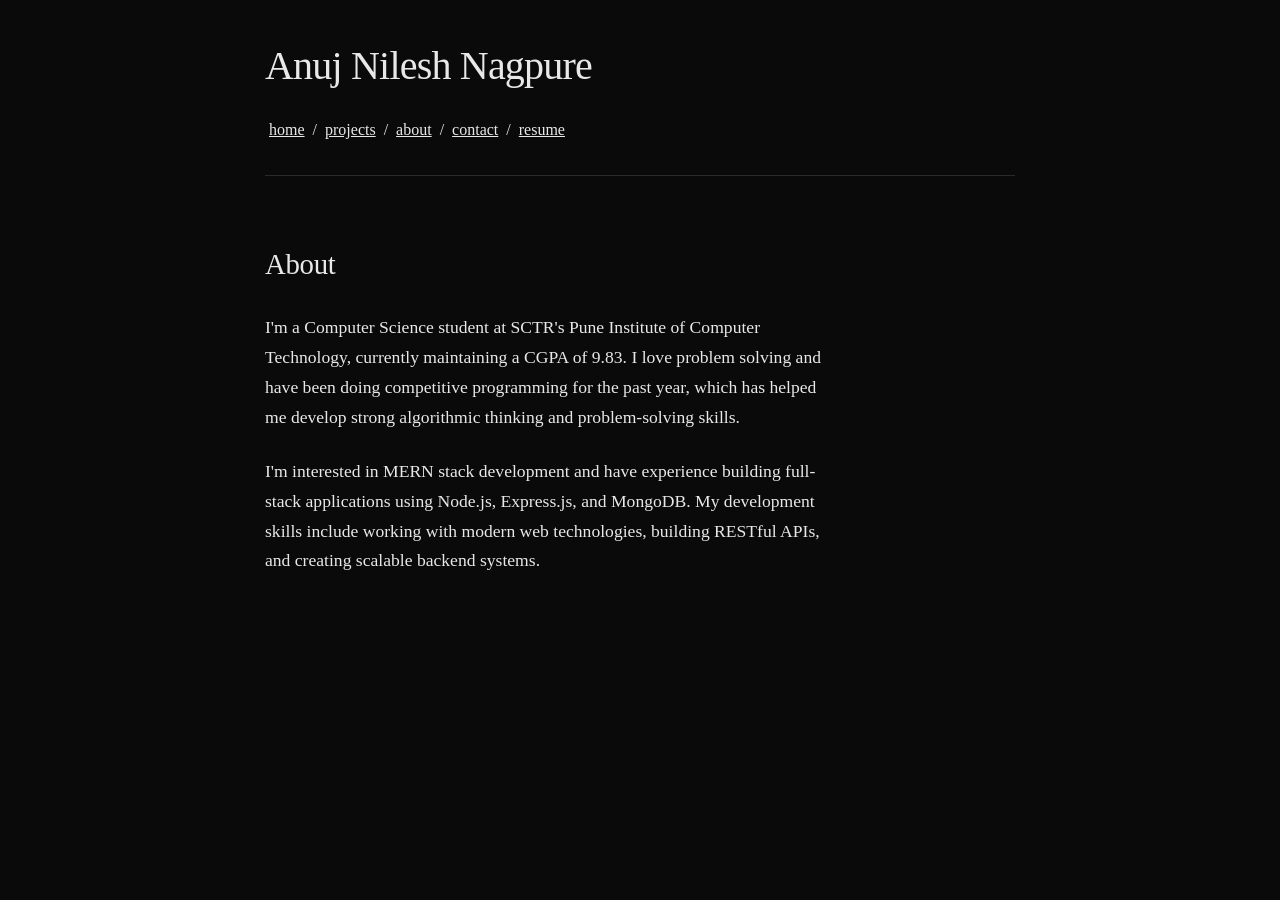
==== about.html @ d1067afb "Initial commit - Portfolio website" ====
<!DOCTYPE html>
<html lang="en">
<head>
    <meta charset="UTF-8">
    <meta name="viewport" content="width=device-width, initial-scale=1.0">
    <title>About - Anuj Nilesh Nagpure</title>
    <link rel="stylesheet" href="styles.css">
</head>
<body>
    <!-- Header -->
    <header>
        <h1>Anuj Nilesh Nagpure</h1>
        <nav>
            <a href="index.html">home</a> / 
            <a href="projects.html">projects</a> / 
            <a href="about.html">about</a> / 
            <a href="contact.html">contact</a> / 
            <a href="resume.pdf" download>resume</a>
        </nav>
    </header>

    <!-- Main Content -->
    <main>
        <!-- About Section -->
        <section>
            <h2>About</h2>
            <p>
                I'm a Computer Science student at SCTR's Pune Institute of Computer Technology, currently maintaining a CGPA of 9.83. 
                I love problem solving and have been doing competitive programming for the past year, which has helped me develop strong 
                algorithmic thinking and problem-solving skills.
            </p>
            <p>
                I'm interested in MERN stack development and have experience building full-stack applications using Node.js, Express.js, and MongoDB. 
                My development skills include working with modern web technologies, building RESTful APIs, and creating scalable backend systems.
            </p>
        </section>
    </main>
</body>
</html>
---- styles.css ----
/* Reset and Base Styles */
* {
    margin: 0;
    padding: 0;
    box-sizing: border-box;
}

body {
    font-family: Georgia, 'Times New Roman', serif, system-ui;
    background-color: #0a0a0a;
    color: #e8e8e8;
    line-height: 1.7;
    padding: 2rem 1rem;
}

/* Container */
main {
    max-width: 750px;
    margin: 0 auto;
}

/* Header */
header {
    max-width: 750px;
    margin: 0 auto 4rem;
    padding-bottom: 2rem;
    border-bottom: 1px solid #2a2a2a;
}

header h1 {
    font-size: 2.5rem;
    font-weight: normal;
    margin-bottom: 1rem;
    letter-spacing: -0.02em;
}

header nav {
    font-size: 1rem;
}

header nav a {
    text-decoration: underline;
    color: #e8e8e8;
    margin: 0 0.25rem;
}

header nav a:hover {
    opacity: 0.7;
}

/* Sections */
section {
    margin-bottom: 4rem;
}

section h2 {
    font-size: 1.8rem;
    font-weight: normal;
    margin-bottom: 1.5rem;
    letter-spacing: -0.01em;
}

section p {
    font-size: 1.1rem;
    margin-bottom: 1.5rem;
    max-width: 65ch;
}

/* Links */
a {
    color: #e8e8e8;
    text-decoration: underline;
    transition: opacity 0.2s ease;
}

a:hover {
    opacity: 0.7;
}

/* Social Links */
.links {
    margin-top: 2rem;
    font-size: 1rem;
}

/* Projects */
.project-list {
    display: flex;
    flex-direction: column;
    gap: 2.5rem;
}

.project-item {
    display: flex;
    gap: 2rem;
    align-items: flex-start;
}

.project-date {
    font-size: 0.95rem;
    color: #a0a0a0;
    min-width: 60px;
    flex-shrink: 0;
}

.project-content {
    flex: 1;
}

.project-name {
    font-size: 1.1rem;
    display: block;
    margin-bottom: 0.5rem;
}

span.project-name {
    text-decoration: none;
    color: #e8e8e8;
}

.project-description {
    font-size: 1rem;
    color: #c0c0c0;
    margin: 0;
}

/* Contact */
#contact p {
    margin: 0;
}

/* Achievement List */
.achievement-list {
    list-style: none;
    padding-left: 0;
}

.achievement-list li {
    font-size: 1.1rem;
    margin-bottom: 1rem;
    padding-left: 1.5rem;
    position: relative;
    max-width: 65ch;
}

.achievement-list li::before {
    content: "•";
    position: absolute;
    left: 0;
    color: #a0a0a0;
}

.achievement-list li strong {
    font-weight: normal;
    color: #e8e8e8;
}

/* Responsive Design */
@media (max-width: 768px) {
    body {
        padding: 1.5rem 1rem;
    }

    header {
        margin-bottom: 3rem;
        padding-bottom: 1.5rem;
    }

    header h1 {
        font-size: 2rem;
    }

    header nav {
        font-size: 0.95rem;
    }

    section {
        margin-bottom: 3rem;
    }

    section h2 {
        font-size: 1.5rem;
    }

    section p {
        font-size: 1rem;
    }

    .project-item {
        flex-direction: column;
        gap: 0.5rem;
    }

    .project-date {
        min-width: auto;
    }

    .links {
        font-size: 0.95rem;
    }

    .achievement-list li {
        font-size: 1rem;
    }
}

@media (max-width: 480px) {
    header h1 {
        font-size: 1.75rem;
    }

    header nav {
        font-size: 0.9rem;
        line-height: 1.8;
    }

    section h2 {
        font-size: 1.3rem;
    }

    .links {
        font-size: 0.9rem;
        line-height: 1.8;
    }

    .achievement-list li {
        font-size: 0.95rem;
    }
}
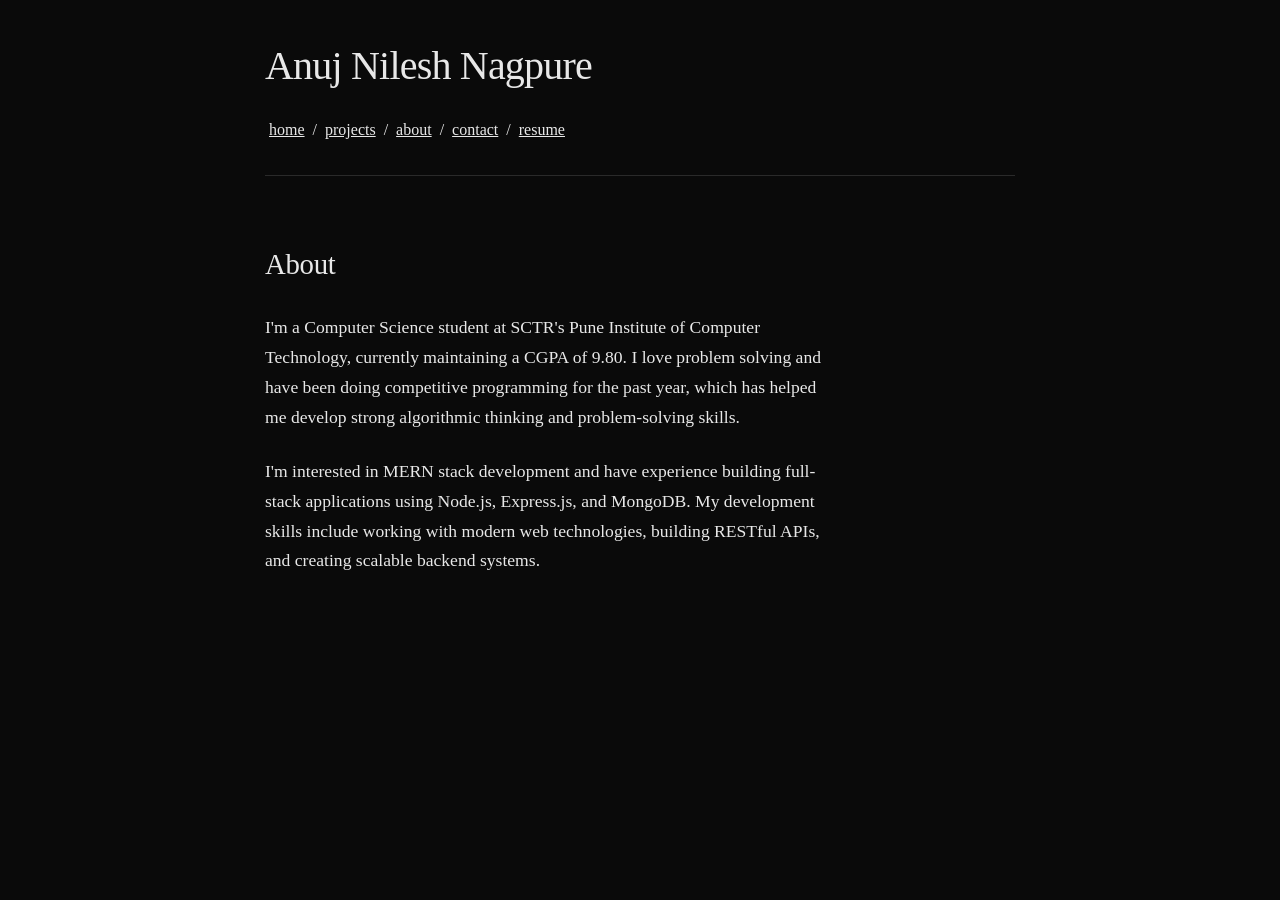
==== commit 5a109158: "checking webhook one more time" ====
--- a/about.html
+++ b/about.html
@@ -25,7 +25,7 @@
         <section>
             <h2>About</h2>
             <p>
-                I'm a Computer Science student at SCTR's Pune Institute of Computer Technology, currently maintaining a CGPA of 9.83. 
+                I'm a Computer Science student at SCTR's Pune Institute of Computer Technology, currently maintaining a CGPA of 9.80. 
                 I love problem solving and have been doing competitive programming for the past year, which has helped me develop strong 
                 algorithmic thinking and problem-solving skills.
             </p>
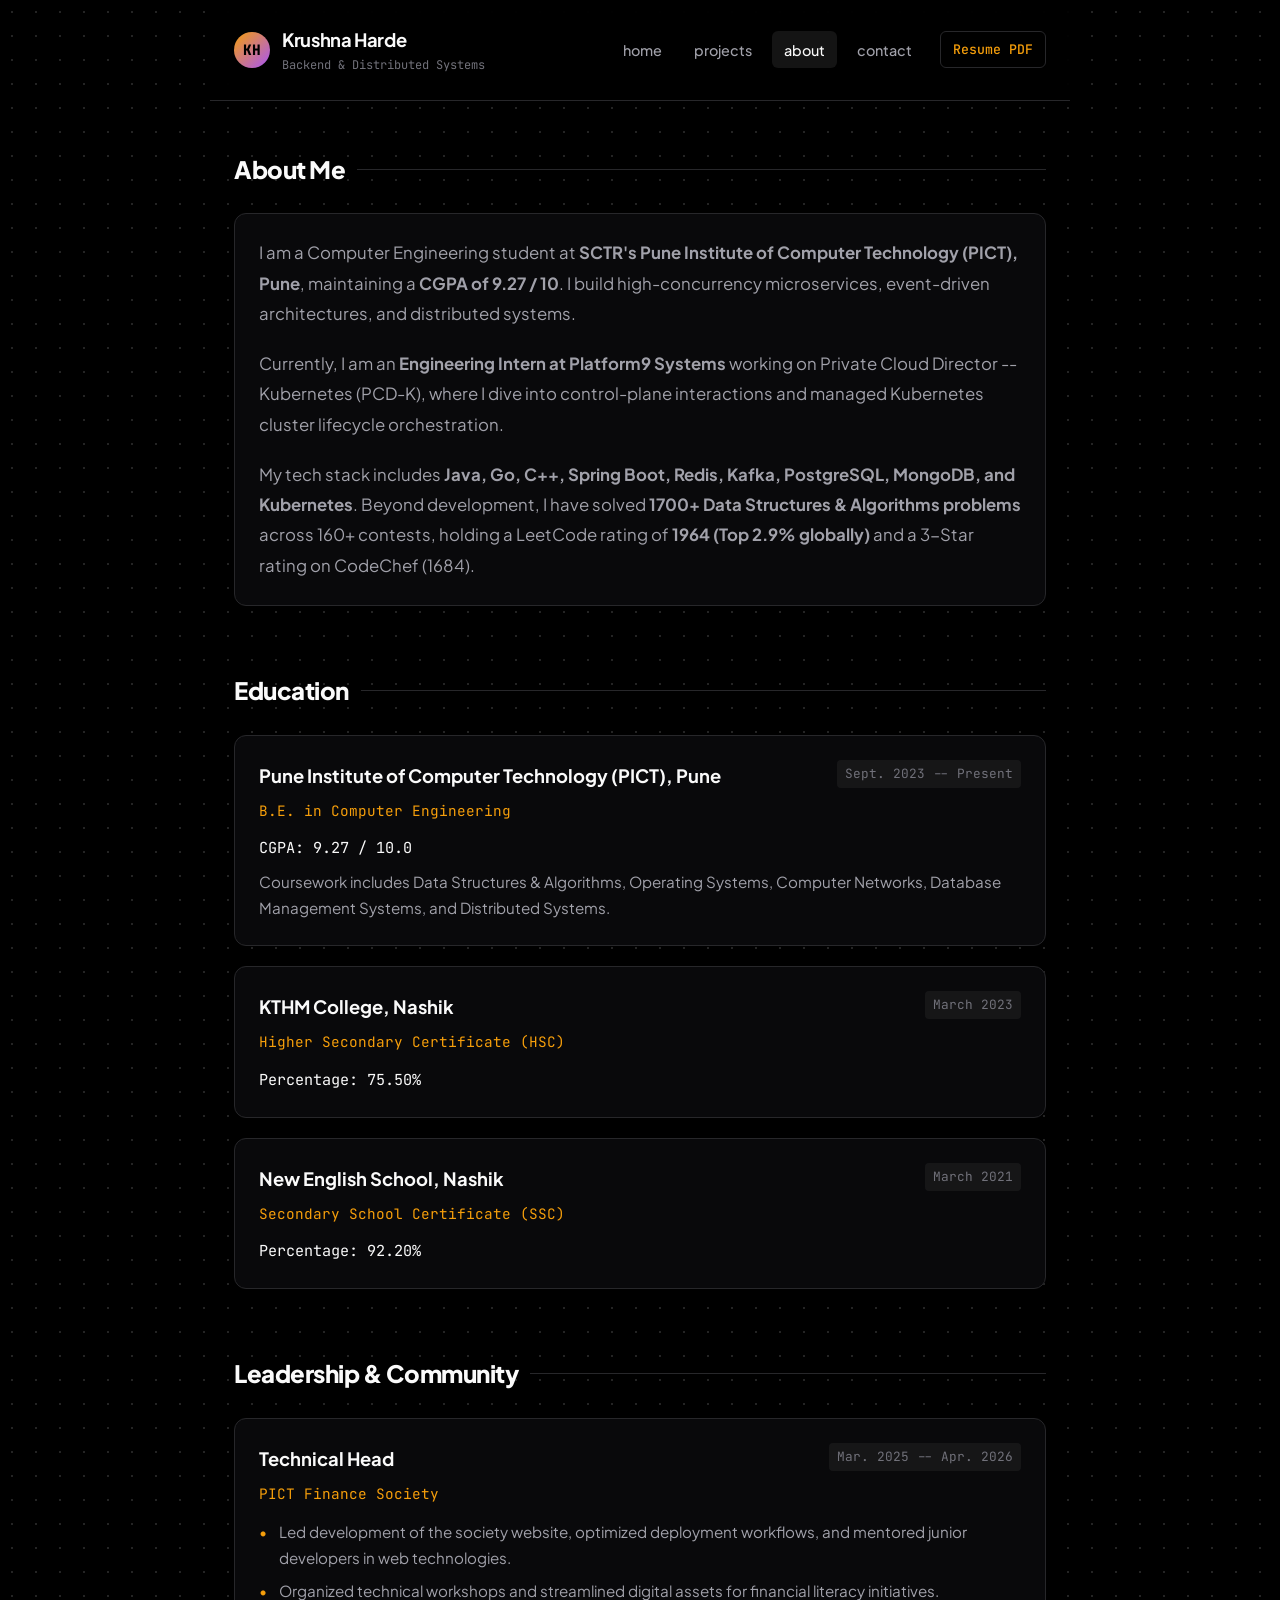
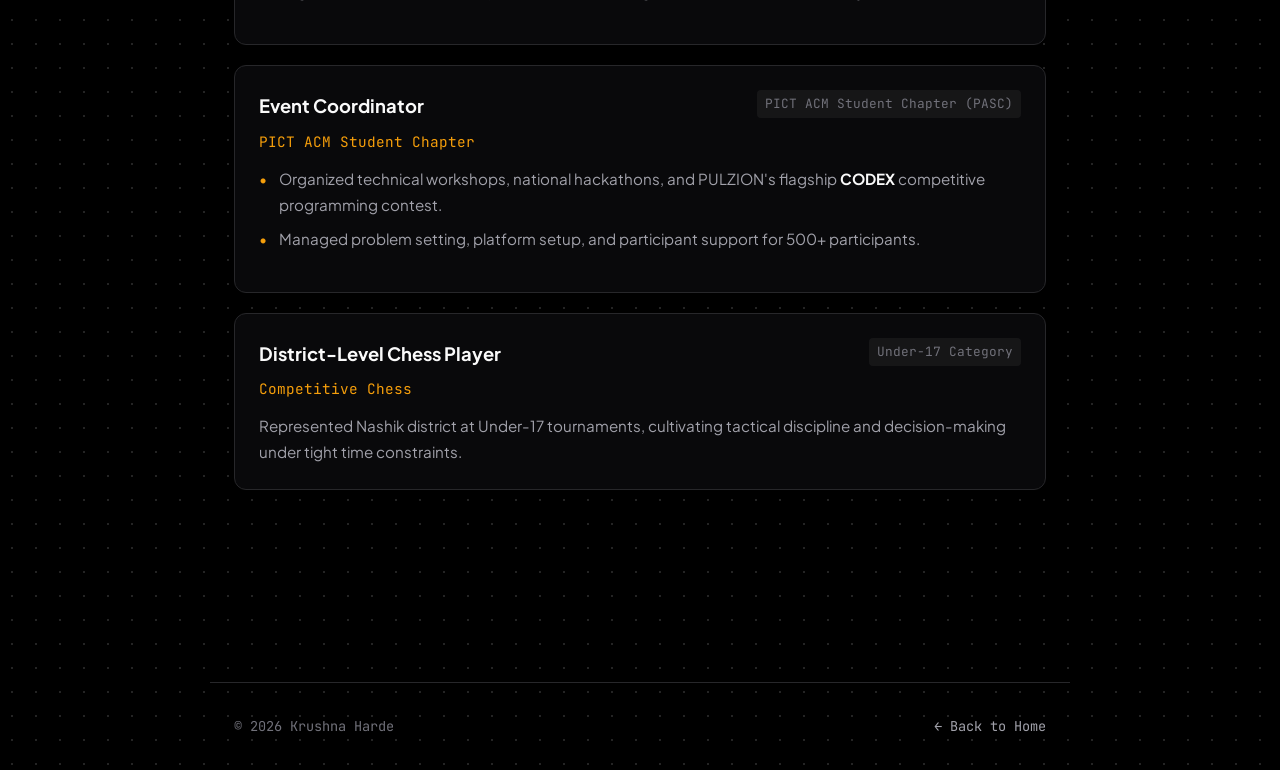
==== commit f445bf11: "Redesign portfolio for Krushna Harde: add Go skill, personal hero introduction, pure black dot grid " ====
--- a/about.html
+++ b/about.html
@@ -3,37 +3,125 @@
 <head>
     <meta charset="UTF-8">
     <meta name="viewport" content="width=device-width, initial-scale=1.0">
-    <title>About - Anuj Nilesh Nagpure</title>
+    <title>About | Krushna Harde</title>
+    <meta name="description" content="Learn more about Krushna Harde — Computer Engineering student at PICT Pune, Engineering Intern at Platform9, competitive programmer, and backend engineer working with Java, Go, Spring Boot, and Kubernetes.">
     <link rel="stylesheet" href="styles.css">
 </head>
 <body>
-    <!-- Header -->
+    <!-- Header / Navigation -->
     <header>
-        <h1>Anuj Nilesh Nagpure</h1>
-        <nav>
-            <a href="index.html">home</a> / 
-            <a href="projects.html">projects</a> / 
-            <a href="about.html">about</a> / 
-            <a href="contact.html">contact</a> / 
-            <a href="resume.pdf" download>resume</a>
-        </nav>
+        <div class="nav-container">
+            <a href="index.html" class="brand">
+                <div class="avatar-circle">KH</div>
+                <div class="brand-info">
+                    <h1>Krushna Harde</h1>
+                    <div class="tagline">Backend & Distributed Systems</div>
+                </div>
+            </a>
+            <nav>
+                <a href="index.html">home</a>
+                <a href="projects.html">projects</a>
+                <a href="about.html" class="active">about</a>
+                <a href="contact.html">contact</a>
+                <a href="resume.pdf" class="btn-resume" download>Resume PDF</a>
+            </nav>
+        </div>
     </header>
 
     <!-- Main Content -->
     <main>
         <!-- About Section -->
         <section>
-            <h2>About</h2>
-            <p>
-                I'm a Computer Science student at SCTR's Pune Institute of Computer Technology, currently maintaining a CGPA of 9.80. 
-                I love problem solving and have been doing competitive programming for the past year, which has helped me develop strong 
-                algorithmic thinking and problem-solving skills.
-            </p>
-            <p>
-                I'm interested in MERN stack development and have experience building full-stack applications using Node.js, Express.js, and MongoDB. 
-                My development skills include working with modern web technologies, building RESTful APIs, and creating scalable backend systems.
-            </p>
+            <h2 class="section-title">About Me</h2>
+            <div class="card-item" style="margin-bottom: 2rem;">
+                <p style="font-size: 1.05rem; color: var(--text-secondary); margin-bottom: 1.25rem; line-height: 1.8;">
+                    I am a Computer Engineering student at <strong>SCTR's Pune Institute of Computer Technology (PICT), Pune</strong>, maintaining a <strong>CGPA of 9.27 / 10</strong>. I build high-concurrency microservices, event-driven architectures, and distributed systems.
+                </p>
+                <p style="font-size: 1.05rem; color: var(--text-secondary); margin-bottom: 1.25rem; line-height: 1.8;">
+                    Currently, I am an <strong>Engineering Intern at Platform9 Systems</strong> working on Private Cloud Director -- Kubernetes (PCD-K), where I dive into control-plane interactions and managed Kubernetes cluster lifecycle orchestration.
+                </p>
+                <p style="font-size: 1.05rem; color: var(--text-secondary); line-height: 1.8;">
+                    My tech stack includes <strong>Java, Go, C++, Spring Boot, Redis, Kafka, PostgreSQL, MongoDB, and Kubernetes</strong>. Beyond development, I have solved <strong>1700+ Data Structures & Algorithms problems</strong> across 160+ contests, holding a LeetCode rating of <strong>1964 (Top 2.9% globally)</strong> and a 3-Star rating on CodeChef (1684).
+                </p>
+            </div>
+        </section>
+
+        <!-- Education Section -->
+        <section>
+            <h2 class="section-title">Education</h2>
+            
+            <div class="card-item">
+                <div class="card-header">
+                    <div class="card-title">Pune Institute of Computer Technology (PICT), Pune</div>
+                    <span class="card-date">Sept. 2023 -- Present</span>
+                </div>
+                <div class="card-subtitle">B.E. in Computer Engineering</div>
+                <div style="font-size: 0.95rem; color: var(--text-primary); font-family: var(--font-mono); margin-bottom: 0.5rem;">CGPA: 9.27 / 10.0</div>
+                <p style="font-size: 0.95rem; color: var(--text-secondary);">Coursework includes Data Structures & Algorithms, Operating Systems, Computer Networks, Database Management Systems, and Distributed Systems.</p>
+            </div>
+
+            <div class="card-item">
+                <div class="card-header">
+                    <div class="card-title">KTHM College, Nashik</div>
+                    <span class="card-date">March 2023</span>
+                </div>
+                <div class="card-subtitle">Higher Secondary Certificate (HSC)</div>
+                <div style="font-size: 0.95rem; color: var(--text-primary); font-family: var(--font-mono);">Percentage: 75.50%</div>
+            </div>
+
+            <div class="card-item">
+                <div class="card-header">
+                    <div class="card-title">New English School, Nashik</div>
+                    <span class="card-date">March 2021</span>
+                </div>
+                <div class="card-subtitle">Secondary School Certificate (SSC)</div>
+                <div style="font-size: 0.95rem; color: var(--text-primary); font-family: var(--font-mono);">Percentage: 92.20%</div>
+            </div>
+        </section>
+
+        <!-- Leadership & Extracurriculars -->
+        <section>
+            <h2 class="section-title">Leadership & Community</h2>
+            
+            <div class="card-item">
+                <div class="card-header">
+                    <div class="card-title">Technical Head</div>
+                    <span class="card-date">Mar. 2025 -- Apr. 2026</span>
+                </div>
+                <div class="card-subtitle">PICT Finance Society</div>
+                <ul class="bullet-list">
+                    <li>Led development of the society website, optimized deployment workflows, and mentored junior developers in web technologies.</li>
+                    <li>Organized technical workshops and streamlined digital assets for financial literacy initiatives.</li>
+                </ul>
+            </div>
+
+            <div class="card-item">
+                <div class="card-header">
+                    <div class="card-title">Event Coordinator</div>
+                    <span class="card-date">PICT ACM Student Chapter (PASC)</span>
+                </div>
+                <div class="card-subtitle">PICT ACM Student Chapter</div>
+                <ul class="bullet-list">
+                    <li>Organized technical workshops, national hackathons, and PULZION's flagship <strong>CODEX</strong> competitive programming contest.</li>
+                    <li>Managed problem setting, platform setup, and participant support for 500+ participants.</li>
+                </ul>
+            </div>
+
+            <div class="card-item">
+                <div class="card-header">
+                    <div class="card-title">District-Level Chess Player</div>
+                    <span class="card-date">Under-17 Category</span>
+                </div>
+                <div class="card-subtitle">Competitive Chess</div>
+                <p style="font-size: 0.95rem; color: var(--text-secondary);">Represented Nashik district at Under-17 tournaments, cultivating tactical discipline and decision-making under tight time constraints.</p>
+            </div>
         </section>
     </main>
+
+    <!-- Footer -->
+    <footer>
+        <div>© 2026 Krushna Harde</div>
+        <div><a href="index.html">← Back to Home</a></div>
+    </footer>
 </body>
 </html>
--- a/styles.css
+++ b/styles.css
@@ -1,51 +1,201 @@
-/* Reset and Base Styles */
+/* ==========================================================================
+   Krushna Harde - Portfolio System
+   Theme: Pure Black with White Dot Matrix Grid & Handcrafted Developer Palette
+   ========================================================================== */
+
+@import url('https://fonts.googleapis.com/css2?family=JetBrains+Mono:wght@400;500;600;700&family=Plus+Jakarta+Sans:wght@400;500;600;700;800&display=swap');
+
+:root {
+    --bg-black: #000000;
+    --bg-card: #09090b;
+    --bg-card-hover: #121215;
+    --border-subtle: #27272a;
+    --border-hover: #3f3f46;
+    
+    --text-primary: #fafafa;
+    --text-secondary: #a1a1aa;
+    --text-muted: #71717a;
+    
+    --accent-amber: #f59e0b;
+    --accent-emerald: #10b981;
+    --accent-violet: #a855f7;
+    --accent-cyan: #38bdf8;
+    
+    --font-sans: 'Plus Jakarta Sans', -apple-system, BlinkMacSystemFont, sans-serif;
+    --font-mono: 'JetBrains Mono', monospace;
+}
+
+/* Reset & Base */
 * {
     margin: 0;
     padding: 0;
     box-sizing: border-box;
 }
 
+html {
+    scroll-behavior: smooth;
+    background-color: var(--bg-black);
+}
+
 body {
-    font-family: Georgia, 'Times New Roman', serif, system-ui;
-    background-color: #0a0a0a;
-    color: #e8e8e8;
+    font-family: var(--font-sans);
+    background-color: var(--bg-black);
+    color: var(--text-primary);
     line-height: 1.7;
-    padding: 2rem 1rem;
-}
-
-/* Container */
+    min-height: 100vh;
+    overflow-x: hidden;
+    /* Pure Black + White Dot Matrix Background */
+    background-image: radial-gradient(rgba(255, 255, 255, 0.14) 1px, transparent 1px);
+    background-size: 24px 24px;
+    background-position: 0 0;
+}
+
+/* Typography */
+h1, h2, h3, h4 {
+    font-family: var(--font-sans);
+    color: var(--text-primary);
+    letter-spacing: -0.02em;
+}
+
+.mono {
+    font-family: var(--font-mono);
+}
+
+.highlight-amber {
+    color: var(--accent-amber);
+}
+
+.highlight-emerald {
+    color: var(--accent-emerald);
+}
+
+.highlight-violet {
+    color: var(--accent-violet);
+}
+
+/* Layout Container */
 main {
-    max-width: 750px;
+    max-width: 860px;
     margin: 0 auto;
-}
-
-/* Header */
+    padding: 0 1.5rem 5rem;
+}
+
+/* Sticky Minimal Header */
 header {
-    max-width: 750px;
-    margin: 0 auto 4rem;
-    padding-bottom: 2rem;
-    border-bottom: 1px solid #2a2a2a;
-}
-
-header h1 {
-    font-size: 2.5rem;
-    font-weight: normal;
-    margin-bottom: 1rem;
-    letter-spacing: -0.02em;
+    max-width: 860px;
+    margin: 0 auto 3rem;
+    padding: 1.5rem 1.5rem;
+    position: sticky;
+    top: 0;
+    z-index: 100;
+    background: rgba(0, 0, 0, 0.85);
+    backdrop-filter: blur(16px);
+    -webkit-backdrop-filter: blur(16px);
+    border-bottom: 1px solid var(--border-subtle);
+}
+
+.nav-container {
+    display: flex;
+    justify-content: space-between;
+    align-items: center;
+}
+
+header .brand {
+    display: flex;
+    align-items: center;
+    gap: 0.75rem;
+    text-decoration: none;
+}
+
+.avatar-circle {
+    width: 36px;
+    height: 36px;
+    border-radius: 50%;
+    background: linear-gradient(135deg, var(--accent-amber), var(--accent-violet));
+    display: flex;
+    align-items: center;
+    justify-content: center;
+    font-weight: 800;
+    color: #000;
+    font-size: 0.9rem;
+    font-family: var(--font-mono);
+}
+
+header .brand-info h1 {
+    font-size: 1.15rem;
+    font-weight: 700;
+    color: var(--text-primary);
+}
+
+header .brand-info .tagline {
+    font-size: 0.75rem;
+    color: var(--text-muted);
+    font-family: var(--font-mono);
 }
 
 header nav {
-    font-size: 1rem;
+    display: flex;
+    align-items: center;
+    gap: 0.5rem;
 }
 
 header nav a {
-    text-decoration: underline;
-    color: #e8e8e8;
-    margin: 0 0.25rem;
-}
-
-header nav a:hover {
-    opacity: 0.7;
+    text-decoration: none;
+    color: var(--text-secondary);
+    font-size: 0.9rem;
+    font-weight: 500;
+    padding: 0.4rem 0.75rem;
+    border-radius: 6px;
+    transition: all 0.2s ease;
+}
+
+header nav a:hover,
+header nav a.active {
+    color: var(--text-primary);
+    background: rgba(255, 255, 255, 0.08);
+}
+
+header nav a.btn-resume {
+    border: 1px solid var(--border-subtle);
+    color: var(--accent-amber);
+    font-family: var(--font-mono);
+    font-size: 0.825rem;
+    margin-left: 0.5rem;
+}
+
+header nav a.btn-resume:hover {
+    border-color: var(--accent-amber);
+    background: rgba(245, 158, 11, 0.1);
+}
+
+/* Status Pill */
+.status-pill {
+    display: inline-flex;
+    align-items: center;
+    gap: 0.6rem;
+    background: rgba(16, 185, 129, 0.08);
+    border: 1px solid rgba(16, 185, 129, 0.25);
+    color: var(--accent-emerald);
+    padding: 0.35rem 0.85rem;
+    border-radius: 50px;
+    font-size: 0.825rem;
+    font-family: var(--font-mono);
+    margin-bottom: 1.5rem;
+}
+
+.status-dot {
+    width: 7px;
+    height: 7px;
+    background-color: var(--accent-emerald);
+    border-radius: 50%;
+    box-shadow: 0 0 10px var(--accent-emerald);
+    animation: pulse 2s infinite;
+}
+
+@keyframes pulse {
+    0% { transform: scale(0.95); opacity: 0.8; }
+    50% { transform: scale(1.2); opacity: 1; }
+    100% { transform: scale(0.95); opacity: 0.8; }
 }
 
 /* Sections */
@@ -53,177 +203,367 @@
     margin-bottom: 4rem;
 }
 
-section h2 {
-    font-size: 1.8rem;
-    font-weight: normal;
+.section-title {
+    font-size: 1.5rem;
+    font-weight: 800;
     margin-bottom: 1.5rem;
-    letter-spacing: -0.01em;
-}
-
-section p {
-    font-size: 1.1rem;
+    display: flex;
+    align-items: center;
+    gap: 0.75rem;
+    color: var(--text-primary);
+}
+
+.section-title::after {
+    content: '';
+    flex: 1;
+    height: 1px;
+    background: var(--border-subtle);
+}
+
+/* Personal Intro Hero Section */
+.hero-personal {
+    margin-bottom: 3.5rem;
+}
+
+.hero-greeting {
+    font-size: 2.75rem;
+    font-weight: 800;
+    letter-spacing: -0.03em;
+    margin-bottom: 0.75rem;
+    line-height: 1.2;
+}
+
+.hero-subtitle {
+    font-size: 1.25rem;
+    color: var(--accent-amber);
+    font-family: var(--font-mono);
+    font-weight: 500;
     margin-bottom: 1.5rem;
-    max-width: 65ch;
-}
-
-/* Links */
-a {
-    color: #e8e8e8;
-    text-decoration: underline;
-    transition: opacity 0.2s ease;
-}
-
-a:hover {
-    opacity: 0.7;
-}
-
-/* Social Links */
-.links {
-    margin-top: 2rem;
-    font-size: 1rem;
-}
-
-/* Projects */
-.project-list {
-    display: flex;
-    flex-direction: column;
-    gap: 2.5rem;
-}
-
-.project-item {
-    display: flex;
-    gap: 2rem;
+}
+
+.hero-bio {
+    font-size: 1.05rem;
+    color: var(--text-secondary);
+    line-height: 1.8;
+    margin-bottom: 1.5rem;
+}
+
+.hero-bio strong {
+    color: var(--text-primary);
+}
+
+/* Social Buttons */
+.social-buttons {
+    display: flex;
+    flex-wrap: wrap;
+    gap: 0.75rem;
+    margin-top: 1.5rem;
+}
+
+.social-btn {
+    display: inline-flex;
+    align-items: center;
+    gap: 0.5rem;
+    background: var(--bg-card);
+    border: 1px solid var(--border-subtle);
+    color: var(--text-primary);
+    text-decoration: none;
+    padding: 0.45rem 0.9rem;
+    border-radius: 8px;
+    font-size: 0.875rem;
+    font-weight: 500;
+    font-family: var(--font-mono);
+    transition: all 0.2s ease;
+}
+
+.social-btn:hover {
+    border-color: var(--accent-amber);
+    color: var(--accent-amber);
+    background: rgba(245, 158, 11, 0.05);
+}
+
+/* Minimal Stats Grid */
+.stats-container {
+    display: grid;
+    grid-template-columns: repeat(auto-fit, minmax(180px, 1fr));
+    gap: 1rem;
+    margin: 2rem 0;
+}
+
+.stat-box {
+    background: var(--bg-card);
+    border: 1px solid var(--border-subtle);
+    padding: 1.15rem;
+    border-radius: 10px;
+    transition: all 0.2s ease;
+}
+
+.stat-box:hover {
+    border-color: var(--border-hover);
+    background: var(--bg-card-hover);
+}
+
+.stat-val {
+    font-family: var(--font-mono);
+    font-size: 1.6rem;
+    font-weight: 700;
+    color: var(--accent-amber);
+    margin-bottom: 0.2rem;
+}
+
+.stat-desc {
+    font-size: 0.825rem;
+    color: var(--text-muted);
+}
+
+/* Cards & Lists */
+.card-item {
+    background: var(--bg-card);
+    border: 1px solid var(--border-subtle);
+    border-radius: 12px;
+    padding: 1.5rem;
+    margin-bottom: 1.25rem;
+    transition: all 0.2s ease;
+}
+
+.card-item:hover {
+    border-color: var(--border-hover);
+    background: var(--bg-card-hover);
+}
+
+.card-header {
+    display: flex;
+    justify-content: space-between;
     align-items: flex-start;
-}
-
-.project-date {
+    margin-bottom: 0.5rem;
+    flex-wrap: wrap;
+    gap: 0.5rem;
+}
+
+.card-title {
+    font-size: 1.15rem;
+    font-weight: 700;
+    color: var(--text-primary);
+}
+
+.card-subtitle {
+    font-size: 0.9rem;
+    color: var(--accent-amber);
+    font-family: var(--font-mono);
+    margin-bottom: 0.75rem;
+}
+
+.card-date {
+    font-family: var(--font-mono);
+    font-size: 0.8rem;
+    color: var(--text-muted);
+    background: rgba(255, 255, 255, 0.05);
+    padding: 0.2rem 0.5rem;
+    border-radius: 4px;
+}
+
+.bullet-list {
+    list-style: none;
+    margin-bottom: 1rem;
+}
+
+.bullet-list li {
+    position: relative;
+    padding-left: 1.25rem;
+    margin-bottom: 0.5rem;
     font-size: 0.95rem;
-    color: #a0a0a0;
-    min-width: 60px;
-    flex-shrink: 0;
-}
-
-.project-content {
-    flex: 1;
-}
-
-.project-name {
-    font-size: 1.1rem;
-    display: block;
-    margin-bottom: 0.5rem;
-}
-
-span.project-name {
-    text-decoration: none;
-    color: #e8e8e8;
-}
-
-.project-description {
-    font-size: 1rem;
-    color: #c0c0c0;
-    margin: 0;
-}
-
-/* Contact */
-#contact p {
-    margin: 0;
-}
-
-/* Achievement List */
-.achievement-list {
-    list-style: none;
-    padding-left: 0;
-}
-
-.achievement-list li {
-    font-size: 1.1rem;
-    margin-bottom: 1rem;
-    padding-left: 1.5rem;
-    position: relative;
-    max-width: 65ch;
-}
-
-.achievement-list li::before {
+    color: var(--text-secondary);
+}
+
+.bullet-list li::before {
     content: "•";
     position: absolute;
     left: 0;
-    color: #a0a0a0;
-}
-
-.achievement-list li strong {
-    font-weight: normal;
-    color: #e8e8e8;
-}
-
-/* Responsive Design */
+    color: var(--accent-amber);
+}
+
+.bullet-list li strong {
+    color: var(--text-primary);
+}
+
+/* Tech Pills */
+.tag-group {
+    display: flex;
+    flex-wrap: wrap;
+    gap: 0.5rem;
+    margin-top: 1rem;
+}
+
+.tag {
+    font-family: var(--font-mono);
+    font-size: 0.775rem;
+    background: rgba(255, 255, 255, 0.04);
+    color: var(--text-secondary);
+    padding: 0.2rem 0.55rem;
+    border-radius: 4px;
+    border: 1px solid var(--border-subtle);
+}
+
+.tag.amber {
+    color: var(--accent-amber);
+    border-color: rgba(245, 158, 11, 0.3);
+    background: rgba(245, 158, 11, 0.08);
+}
+
+.tag.emerald {
+    color: var(--accent-emerald);
+    border-color: rgba(16, 185, 129, 0.3);
+    background: rgba(16, 185, 129, 0.08);
+}
+
+.tag.violet {
+    color: var(--accent-violet);
+    border-color: rgba(168, 85, 247, 0.3);
+    background: rgba(168, 85, 247, 0.08);
+}
+
+/* CP Grid */
+.cp-matrix {
+    display: grid;
+    grid-template-columns: repeat(auto-fit, minmax(240px, 1fr));
+    gap: 1rem;
+}
+
+.cp-box {
+    background: var(--bg-card);
+    border: 1px solid var(--border-subtle);
+    border-radius: 10px;
+    padding: 1.25rem;
+    transition: all 0.2s ease;
+}
+
+.cp-box:hover {
+    border-color: var(--border-hover);
+}
+
+.cp-head {
+    display: flex;
+    justify-content: space-between;
+    align-items: center;
+    margin-bottom: 0.5rem;
+}
+
+.cp-name {
+    font-weight: 700;
+    font-size: 1.05rem;
+}
+
+.cp-score {
+    font-family: var(--font-mono);
+    font-size: 1.2rem;
+    font-weight: 700;
+    color: var(--accent-amber);
+}
+
+.cp-detail {
+    font-size: 0.85rem;
+    color: var(--text-secondary);
+}
+
+/* Skills Matrix */
+.skills-container {
+    display: grid;
+    grid-template-columns: repeat(auto-fit, minmax(250px, 1fr));
+    gap: 1rem;
+}
+
+.skill-box {
+    background: var(--bg-card);
+    border: 1px solid var(--border-subtle);
+    border-radius: 10px;
+    padding: 1.25rem;
+}
+
+.skill-box h3 {
+    font-size: 0.95rem;
+    font-weight: 700;
+    color: var(--accent-amber);
+    margin-bottom: 0.75rem;
+    font-family: var(--font-mono);
+    text-transform: uppercase;
+    letter-spacing: 0.05em;
+}
+
+/* Personal Callout / Contact Box */
+.personal-callout {
+    background: var(--bg-card);
+    border: 1px solid var(--border-subtle);
+    border-radius: 16px;
+    padding: 2.5rem 2rem;
+    text-align: center;
+}
+
+.personal-callout h2 {
+    font-size: 1.75rem;
+    font-weight: 800;
+    margin-bottom: 0.75rem;
+}
+
+.personal-callout p {
+    color: var(--text-secondary);
+    max-width: 540px;
+    margin: 0 auto 1.5rem;
+}
+
+/* Footer */
+footer {
+    max-width: 860px;
+    margin: 3rem auto 0;
+    padding: 2rem 1.5rem;
+    border-top: 1px solid var(--border-subtle);
+    display: flex;
+    justify-content: space-between;
+    align-items: center;
+    flex-wrap: wrap;
+    gap: 1rem;
+    color: var(--text-muted);
+    font-size: 0.85rem;
+    font-family: var(--font-mono);
+}
+
+footer a {
+    color: var(--text-secondary);
+    text-decoration: none;
+}
+
+footer a:hover {
+    color: var(--accent-amber);
+}
+
+/* Responsive */
 @media (max-width: 768px) {
-    body {
-        padding: 1.5rem 1rem;
+    header {
+        padding: 1rem 1rem;
+        margin-bottom: 2rem;
     }
 
-    header {
-        margin-bottom: 3rem;
-        padding-bottom: 1.5rem;
+    .nav-container {
+        flex-direction: column;
+        align-items: flex-start;
+        gap: 0.85rem;
     }
 
-    header h1 {
-        font-size: 2rem;
+    header nav {
+        flex-wrap: wrap;
+        width: 100%;
     }
 
-    header nav {
-        font-size: 0.95rem;
+    .hero-greeting {
+        font-size: 2.1rem;
     }
 
-    section {
-        margin-bottom: 3rem;
+    .stats-container {
+        grid-template-columns: repeat(2, 1fr);
     }
-
-    section h2 {
-        font-size: 1.5rem;
+}
+
+@media (max-width: 480px) {
+    .stats-container {
+        grid-template-columns: 1fr;
     }
-
-    section p {
-        font-size: 1rem;
-    }
-
-    .project-item {
-        flex-direction: column;
-        gap: 0.5rem;
-    }
-
-    .project-date {
-        min-width: auto;
-    }
-
-    .links {
-        font-size: 0.95rem;
-    }
-
-    .achievement-list li {
-        font-size: 1rem;
-    }
-}
-
-@media (max-width: 480px) {
-    header h1 {
-        font-size: 1.75rem;
-    }
-
-    header nav {
-        font-size: 0.9rem;
-        line-height: 1.8;
-    }
-
-    section h2 {
-        font-size: 1.3rem;
-    }
-
-    .links {
-        font-size: 0.9rem;
-        line-height: 1.8;
-    }
-
-    .achievement-list li {
-        font-size: 0.95rem;
-    }
-}
+}
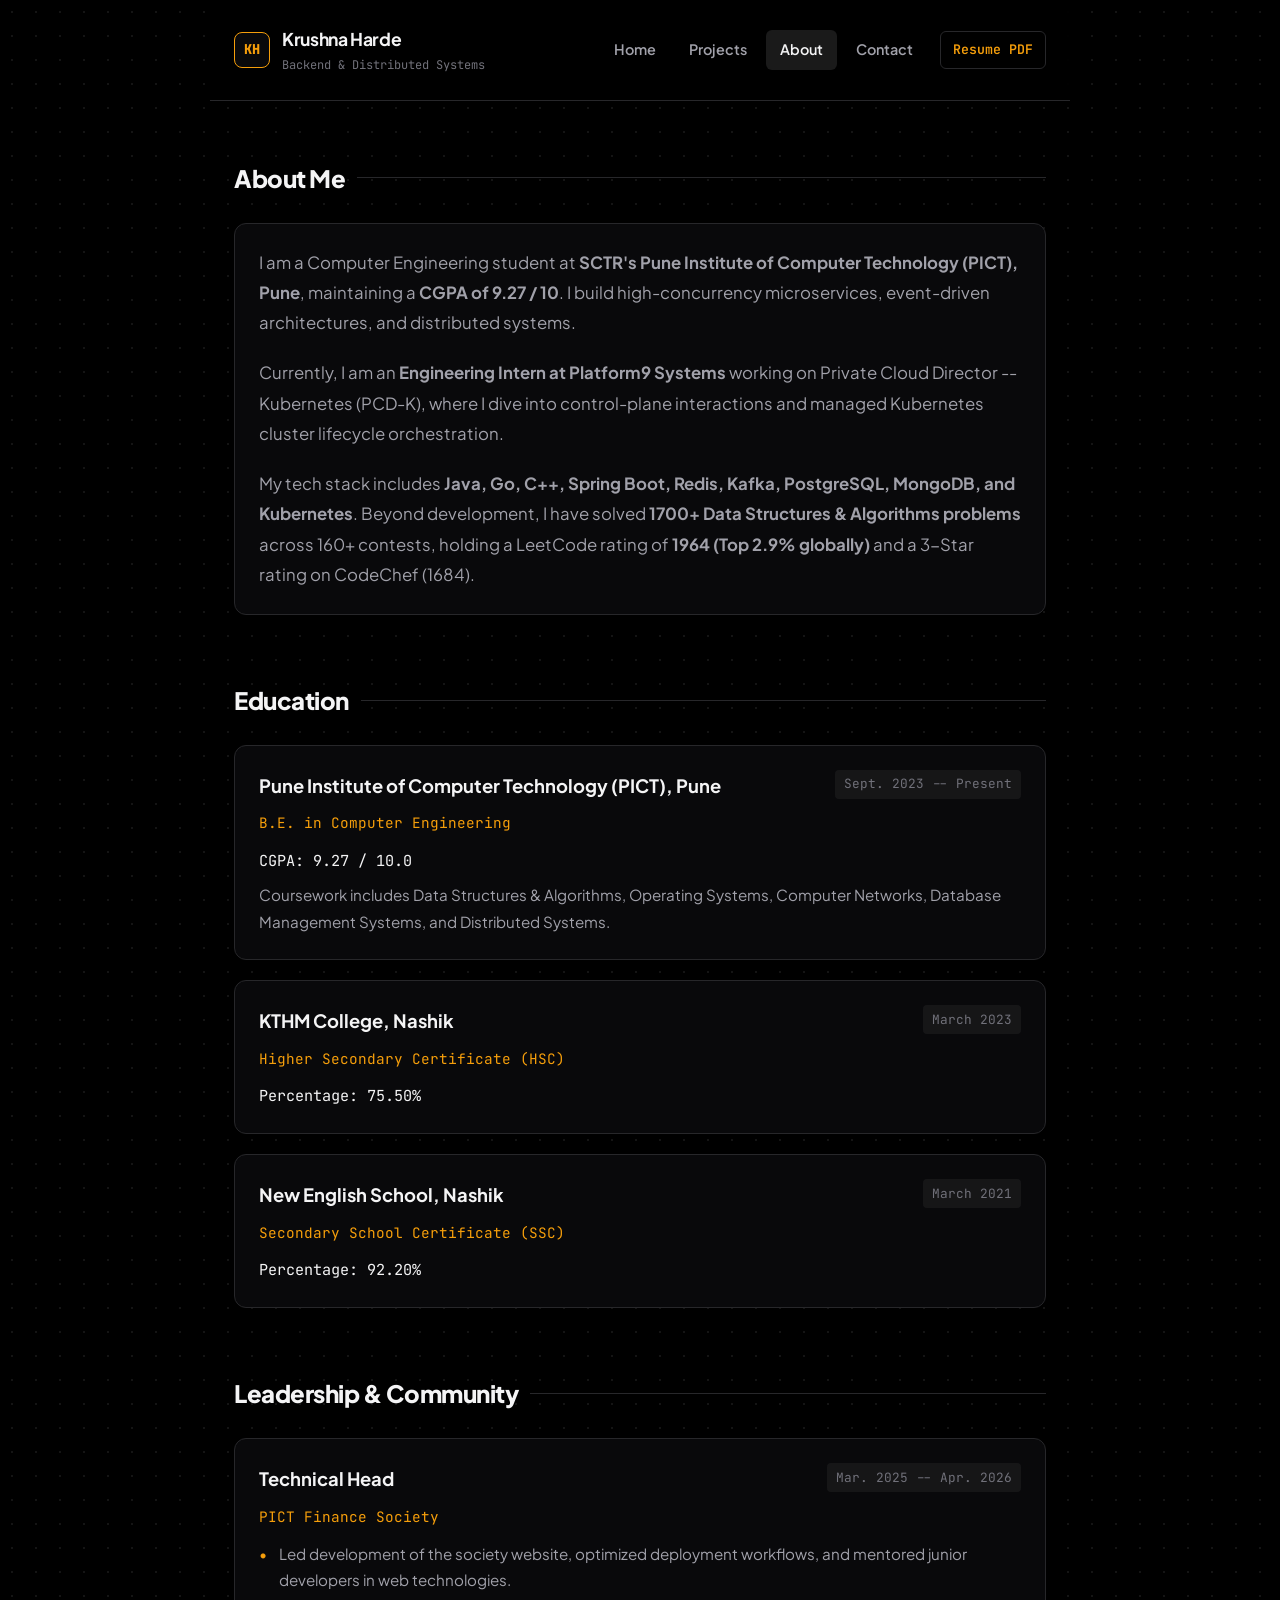
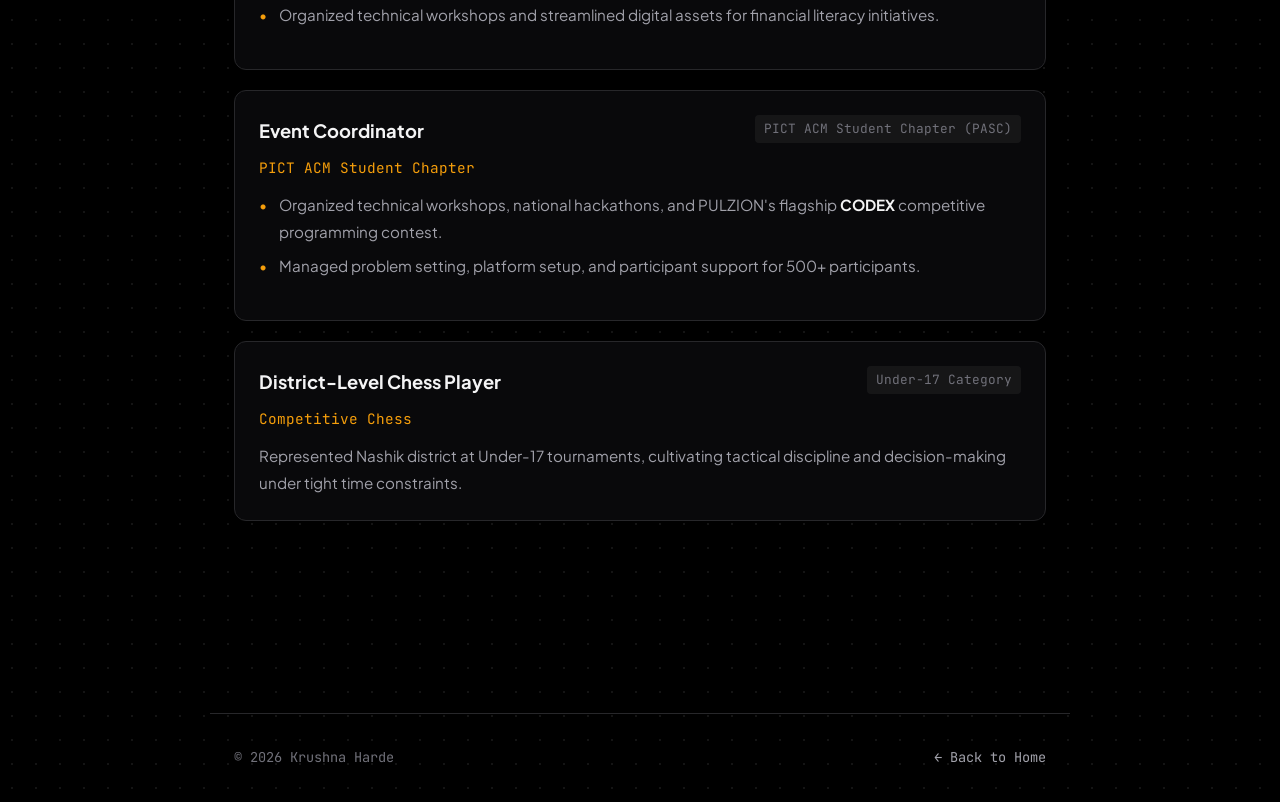
==== commit 64ca075e: "UI/UX polish: favicon, capitalized nav links, clean button labels, removed hi emoji and GPA duplicat" ====
--- a/about.html
+++ b/about.html
@@ -4,6 +4,7 @@
     <meta charset="UTF-8">
     <meta name="viewport" content="width=device-width, initial-scale=1.0">
     <title>About | Krushna Harde</title>
+    <link rel="icon" type="image/svg+xml" href="favicon.svg">
     <meta name="description" content="Learn more about Krushna Harde — Computer Engineering student at PICT Pune, Engineering Intern at Platform9, competitive programmer, and backend engineer working with Java, Go, Spring Boot, and Kubernetes.">
     <link rel="stylesheet" href="styles.css">
 </head>
@@ -19,10 +20,10 @@
                 </div>
             </a>
             <nav>
-                <a href="index.html">home</a>
-                <a href="projects.html">projects</a>
-                <a href="about.html" class="active">about</a>
-                <a href="contact.html">contact</a>
+                <a href="index.html">Home</a>
+                <a href="projects.html">Projects</a>
+                <a href="about.html" class="active">About</a>
+                <a href="contact.html">Contact</a>
                 <a href="resume.pdf" class="btn-resume" download>Resume PDF</a>
             </nav>
         </div>
--- a/styles.css
+++ b/styles.css
@@ -1,6 +1,6 @@
 /* ==========================================================================
    Krushna Harde - Portfolio System
-   Theme: Pure Black with White Dot Matrix Grid & Handcrafted Developer Palette
+   Theme: Pure Black with Subtle White Dot Matrix Grid & Handcrafted Palette
    ========================================================================== */
 
 @import url('https://fonts.googleapis.com/css2?family=JetBrains+Mono:wght@400;500;600;700&family=Plus+Jakarta+Sans:wght@400;500;600;700;800&display=swap');
@@ -12,7 +12,7 @@
     --border-subtle: #27272a;
     --border-hover: #3f3f46;
     
-    --text-primary: #fafafa;
+    --text-primary: #f4f4f5;
     --text-secondary: #a1a1aa;
     --text-muted: #71717a;
     
@@ -41,11 +41,11 @@
     font-family: var(--font-sans);
     background-color: var(--bg-black);
     color: var(--text-primary);
-    line-height: 1.7;
+    line-height: 1.75;
     min-height: 100vh;
     overflow-x: hidden;
-    /* Pure Black + White Dot Matrix Background */
-    background-image: radial-gradient(rgba(255, 255, 255, 0.14) 1px, transparent 1px);
+    /* Subtle White Dot Matrix Background */
+    background-image: radial-gradient(rgba(255, 255, 255, 0.08) 1px, transparent 1px);
     background-size: 24px 24px;
     background-position: 0 0;
 }
@@ -83,12 +83,12 @@
 /* Sticky Minimal Header */
 header {
     max-width: 860px;
-    margin: 0 auto 3rem;
+    margin: 0 auto 3.5rem;
     padding: 1.5rem 1.5rem;
     position: sticky;
     top: 0;
     z-index: 100;
-    background: rgba(0, 0, 0, 0.85);
+    background: rgba(0, 0, 0, 0.88);
     backdrop-filter: blur(16px);
     -webkit-backdrop-filter: blur(16px);
     border-bottom: 1px solid var(--border-subtle);
@@ -110,19 +110,20 @@
 .avatar-circle {
     width: 36px;
     height: 36px;
-    border-radius: 50%;
-    background: linear-gradient(135deg, var(--accent-amber), var(--accent-violet));
+    border-radius: 8px;
+    background: #09090b;
+    border: 1px solid var(--accent-amber);
     display: flex;
     align-items: center;
     justify-content: center;
     font-weight: 800;
-    color: #000;
-    font-size: 0.9rem;
+    color: var(--accent-amber);
+    font-size: 0.85rem;
     font-family: var(--font-mono);
 }
 
 header .brand-info h1 {
-    font-size: 1.15rem;
+    font-size: 1.1rem;
     font-weight: 700;
     color: var(--text-primary);
 }
@@ -136,23 +137,27 @@
 header nav {
     display: flex;
     align-items: center;
-    gap: 0.5rem;
+    gap: 0.35rem;
 }
 
 header nav a {
     text-decoration: none;
     color: var(--text-secondary);
     font-size: 0.9rem;
-    font-weight: 500;
-    padding: 0.4rem 0.75rem;
+    font-weight: 600;
+    padding: 0.45rem 0.85rem;
     border-radius: 6px;
     transition: all 0.2s ease;
 }
 
-header nav a:hover,
+header nav a:hover {
+    color: var(--text-primary);
+    background: rgba(255, 255, 255, 0.06);
+}
+
 header nav a.active {
     color: var(--text-primary);
-    background: rgba(255, 255, 255, 0.08);
+    background: rgba(255, 255, 255, 0.1);
 }
 
 header nav a.btn-resume {
@@ -161,6 +166,7 @@
     font-family: var(--font-mono);
     font-size: 0.825rem;
     margin-left: 0.5rem;
+    padding: 0.4rem 0.75rem;
 }
 
 header nav a.btn-resume:hover {
@@ -234,7 +240,7 @@
 }
 
 .hero-subtitle {
-    font-size: 1.25rem;
+    font-size: 1.15rem;
     color: var(--accent-amber);
     font-family: var(--font-mono);
     font-weight: 500;
@@ -245,7 +251,7 @@
     font-size: 1.05rem;
     color: var(--text-secondary);
     line-height: 1.8;
-    margin-bottom: 1.5rem;
+    margin-bottom: 1.25rem;
 }
 
 .hero-bio strong {
@@ -268,7 +274,7 @@
     border: 1px solid var(--border-subtle);
     color: var(--text-primary);
     text-decoration: none;
-    padding: 0.45rem 0.9rem;
+    padding: 0.5rem 1rem;
     border-radius: 8px;
     font-size: 0.875rem;
     font-weight: 500;
@@ -279,7 +285,7 @@
 .social-btn:hover {
     border-color: var(--accent-amber);
     color: var(--accent-amber);
-    background: rgba(245, 158, 11, 0.05);
+    background: rgba(245, 158, 11, 0.06);
 }
 
 /* Minimal Stats Grid */
@@ -293,7 +299,7 @@
 .stat-box {
     background: var(--bg-card);
     border: 1px solid var(--border-subtle);
-    padding: 1.15rem;
+    padding: 1.25rem;
     border-radius: 10px;
     transition: all 0.2s ease;
 }
@@ -305,10 +311,10 @@
 
 .stat-val {
     font-family: var(--font-mono);
-    font-size: 1.6rem;
+    font-size: 1.65rem;
     font-weight: 700;
     color: var(--accent-amber);
-    margin-bottom: 0.2rem;
+    margin-bottom: 0.25rem;
 }
 
 .stat-desc {
@@ -358,7 +364,7 @@
     font-size: 0.8rem;
     color: var(--text-muted);
     background: rgba(255, 255, 255, 0.05);
-    padding: 0.2rem 0.5rem;
+    padding: 0.2rem 0.55rem;
     border-radius: 4px;
 }
 
@@ -399,7 +405,7 @@
     font-size: 0.775rem;
     background: rgba(255, 255, 255, 0.04);
     color: var(--text-secondary);
-    padding: 0.2rem 0.55rem;
+    padding: 0.22rem 0.6rem;
     border-radius: 4px;
     border: 1px solid var(--border-subtle);
 }
@@ -480,7 +486,7 @@
 }
 
 .skill-box h3 {
-    font-size: 0.95rem;
+    font-size: 0.9rem;
     font-weight: 700;
     color: var(--accent-amber);
     margin-bottom: 0.75rem;
